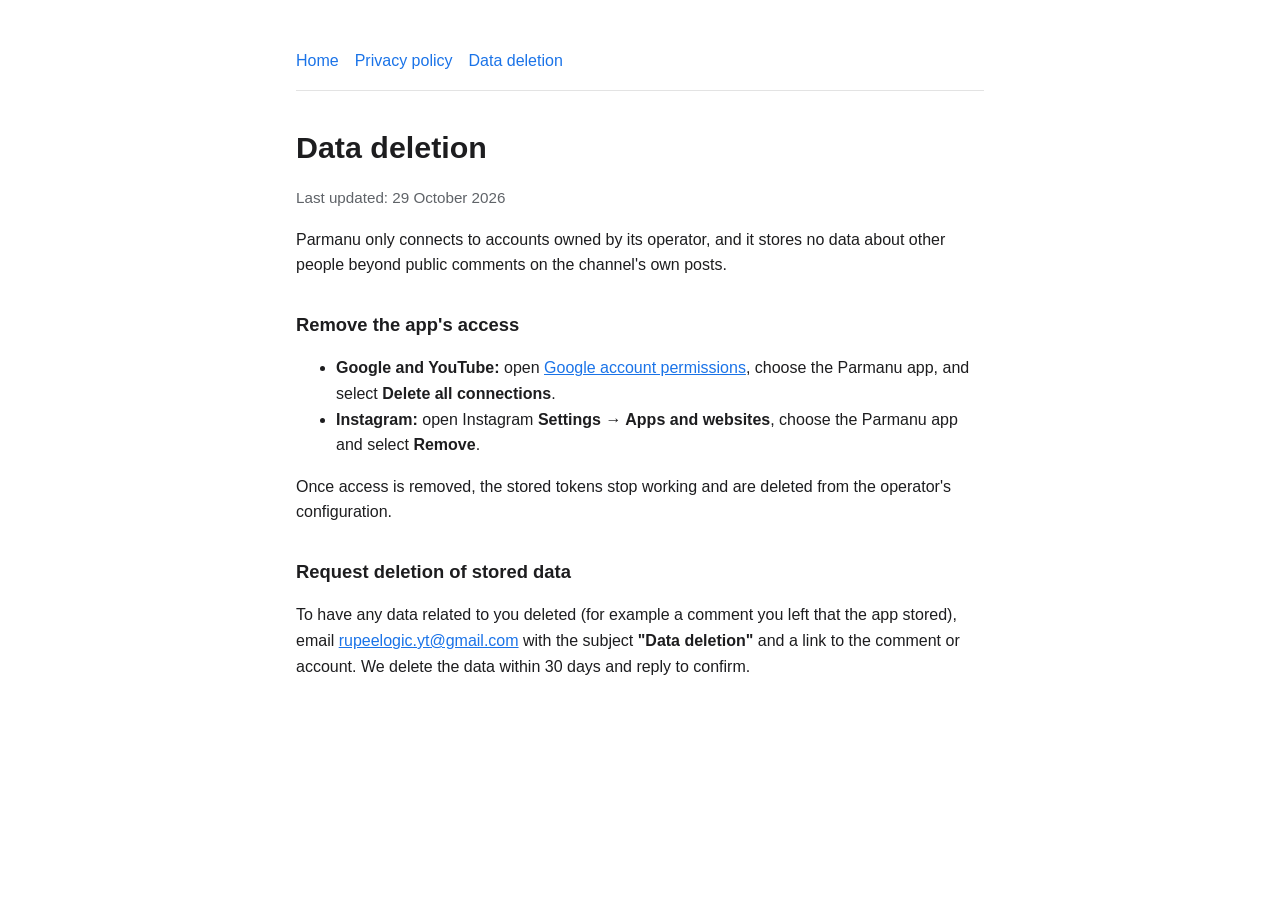
==== data-deletion.html @ b7254f41 "Add homepage, privacy policy and data deletion pages Co-Authored-By: Claude Opus 5.5 <noreply@anthro" ====
<!doctype html>
<html lang="en">
<head>
<meta charset="utf-8">
<meta name="viewport" content="width=device-width, initial-scale=1">
<title>Data Deletion · Parmanu</title>
<meta name="description" content="How to delete data stored by Parmanu.">
<link rel="stylesheet" href="style.css">
</head>
<body>
<main>
  <nav><a href="./">Home</a><a href="privacy.html">Privacy policy</a><a href="data-deletion.html">Data deletion</a></nav>
  <h1>Data deletion</h1>
  <p class="muted">Last updated: 29 October 2026</p>

  <p>Parmanu only connects to accounts owned by its operator, and it stores no data about other people beyond public comments on the channel's own posts.</p>

  <h2>Remove the app's access</h2>
  <ul>
    <li><strong>Google and YouTube:</strong> open <a href="https://myaccount.google.com/permissions">Google account permissions</a>, choose the Parmanu app, and select <strong>Delete all connections</strong>.</li>
    <li><strong>Instagram:</strong> open Instagram <strong>Settings → Apps and websites</strong>, choose the Parmanu app and select <strong>Remove</strong>.</li>
  </ul>
  <p>Once access is removed, the stored tokens stop working and are deleted from the operator's configuration.</p>

  <h2>Request deletion of stored data</h2>
  <p>To have any data related to you deleted (for example a comment you left that the app stored), email <a href="mailto:rupeelogic.yt@gmail.com">rupeelogic.yt@gmail.com</a> with the subject <strong>"Data deletion"</strong> and a link to the comment or account. We delete the data within 30 days and reply to confirm.</p>
</main>
</body>
</html>
---- style.css ----
:root { --bg: #ffffff; --fg: #1d1d1f; --muted: #5f6368; --accent: #1a73e8; --line: #e3e3e3; }
@media (prefers-color-scheme: dark) { :root { --bg: #121212; --fg: #ececec; --muted: #a0a0a0; --accent: #8ab4f8; --line: #2c2c2c; } }
* { box-sizing: border-box; }
body { margin: 0; background: var(--bg); color: var(--fg); font: 16px/1.6 -apple-system, BlinkMacSystemFont, "Segoe UI", Roboto, sans-serif; }
main { max-width: 720px; margin: 0 auto; padding: 48px 16px 64px; }
h1 { font-size: 1.9rem; margin: 0 0 4px; }
h2 { font-size: 1.15rem; margin: 32px 0 8px; }
p, li { color: var(--fg); }
.muted { color: var(--muted); font-size: .95rem; }
a { color: var(--accent); }
nav { display: flex; gap: 16px; padding-bottom: 16px; margin-bottom: 32px; border-bottom: 1px solid var(--line); }
nav a { text-decoration: none; }
footer { margin-top: 48px; padding-top: 16px; border-top: 1px solid var(--line); color: var(--muted); font-size: .9rem; }
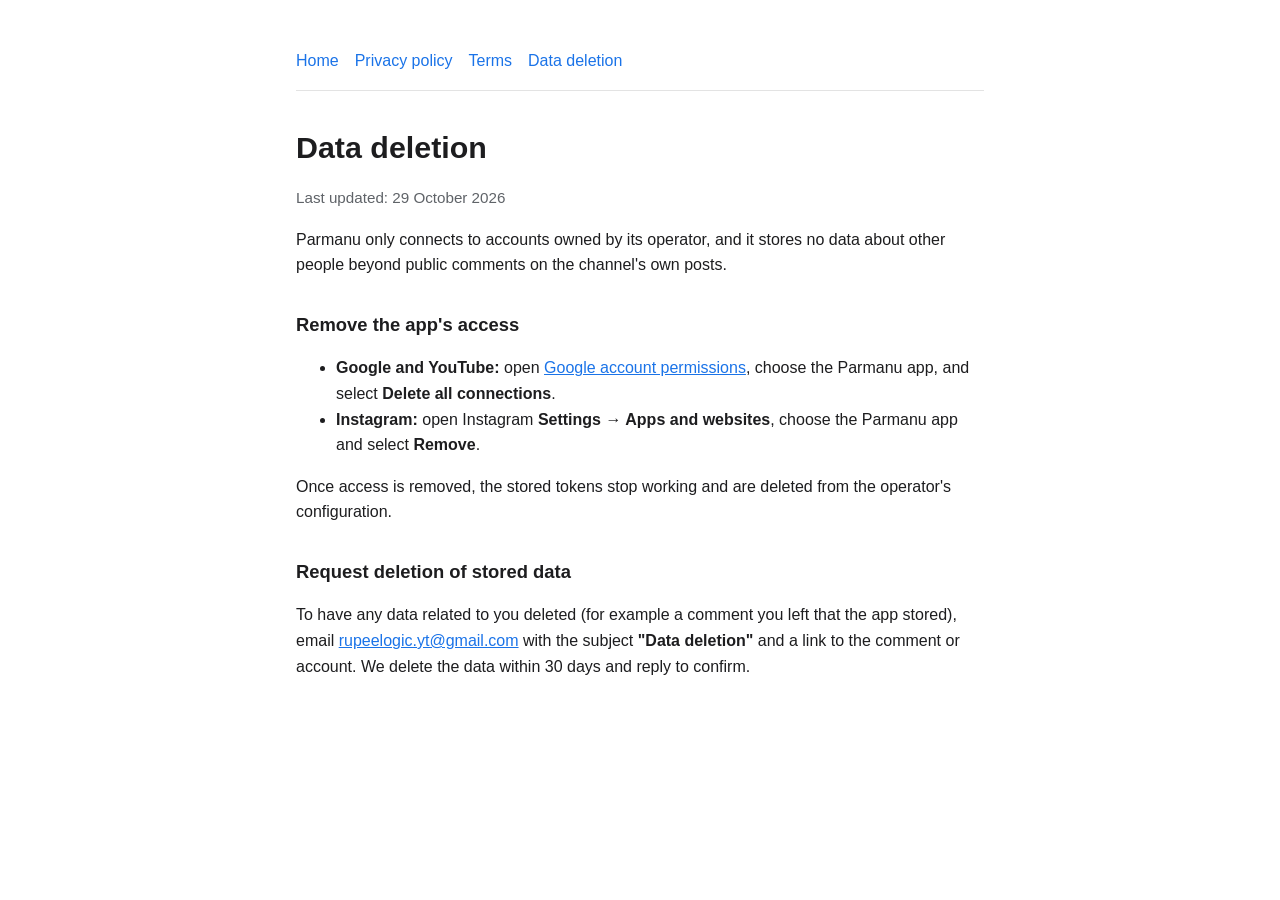
==== commit 318b3618: "Add Terms of Service and YouTube API Services notices Co-Authored-By: Claude Opus 5.5 <noreply@anthr" ====
--- a/data-deletion.html
+++ b/data-deletion.html
@@ -9,7 +9,7 @@
 </head>
 <body>
 <main>
-  <nav><a href="./">Home</a><a href="privacy.html">Privacy policy</a><a href="data-deletion.html">Data deletion</a></nav>
+  <nav><a href="./">Home</a><a href="privacy.html">Privacy policy</a><a href="terms.html">Terms</a><a href="data-deletion.html">Data deletion</a></nav>
   <h1>Data deletion</h1>
   <p class="muted">Last updated: 29 October 2026</p>
 
